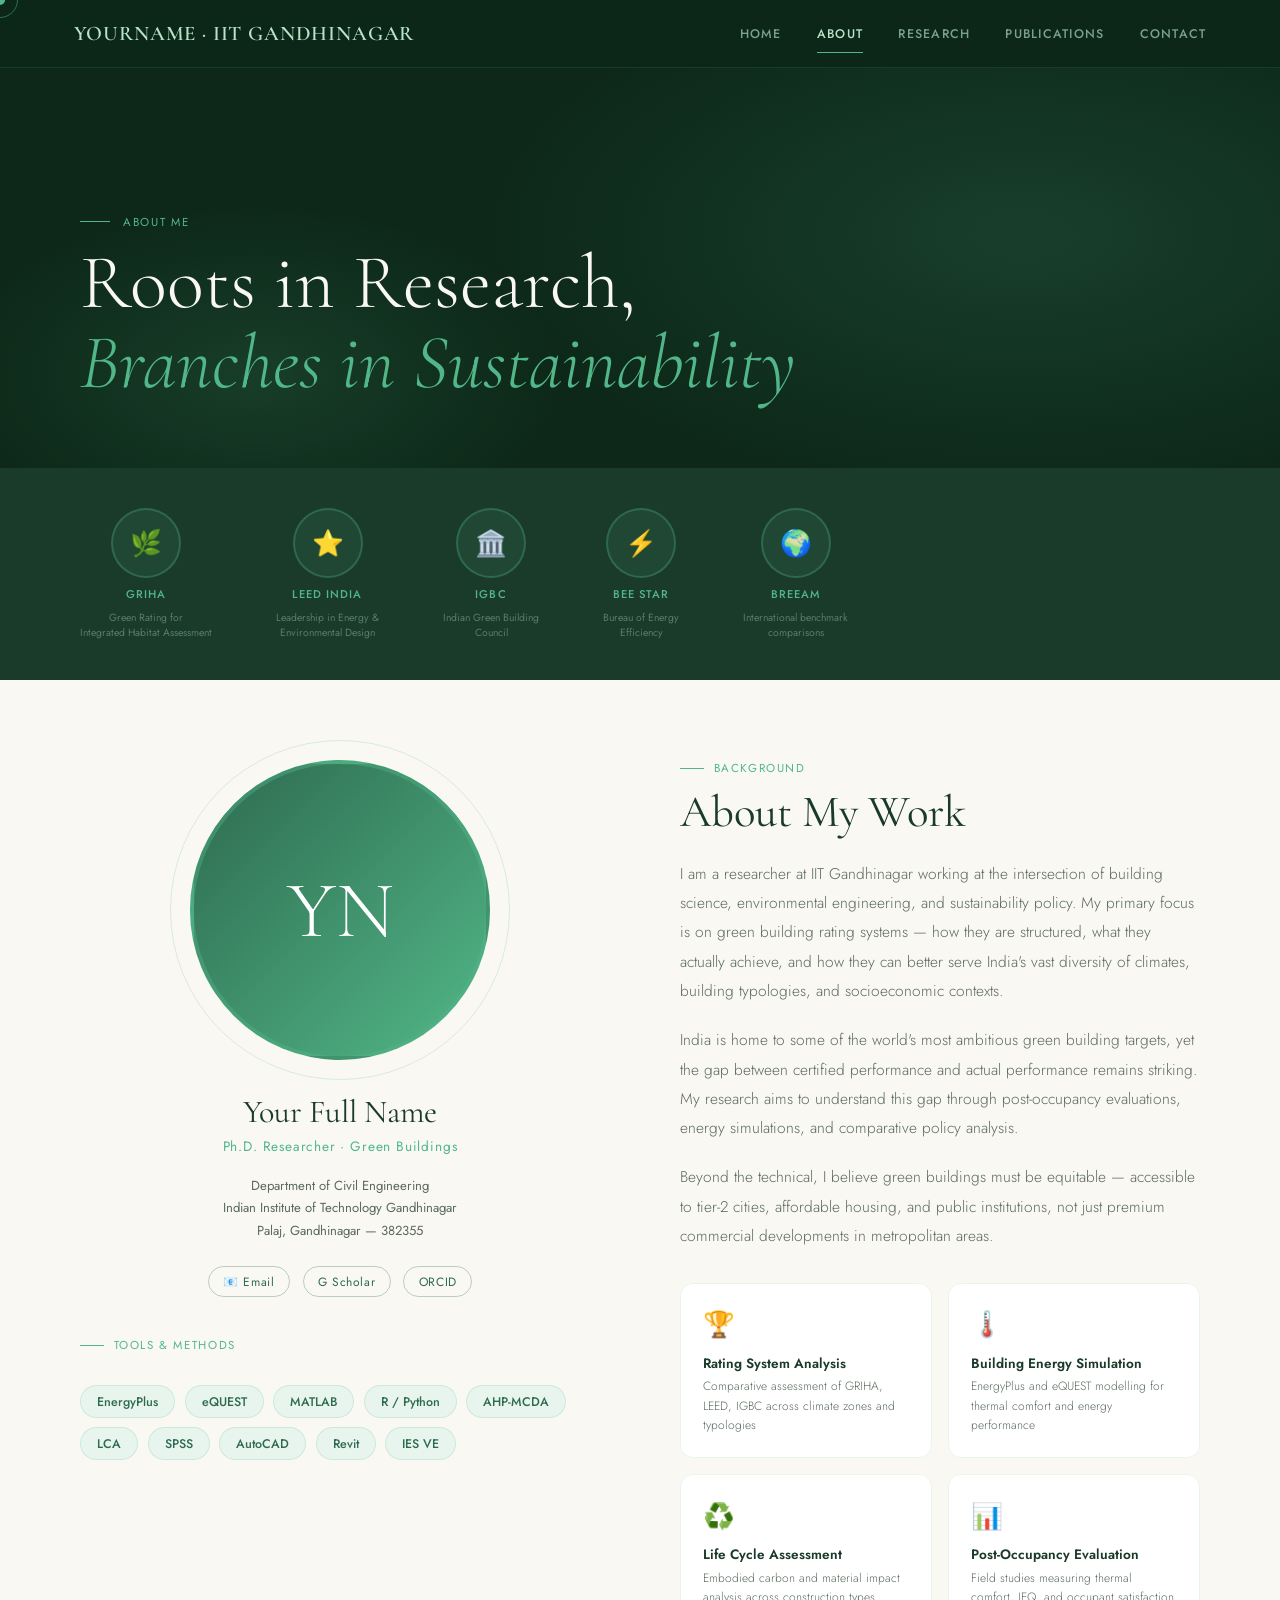
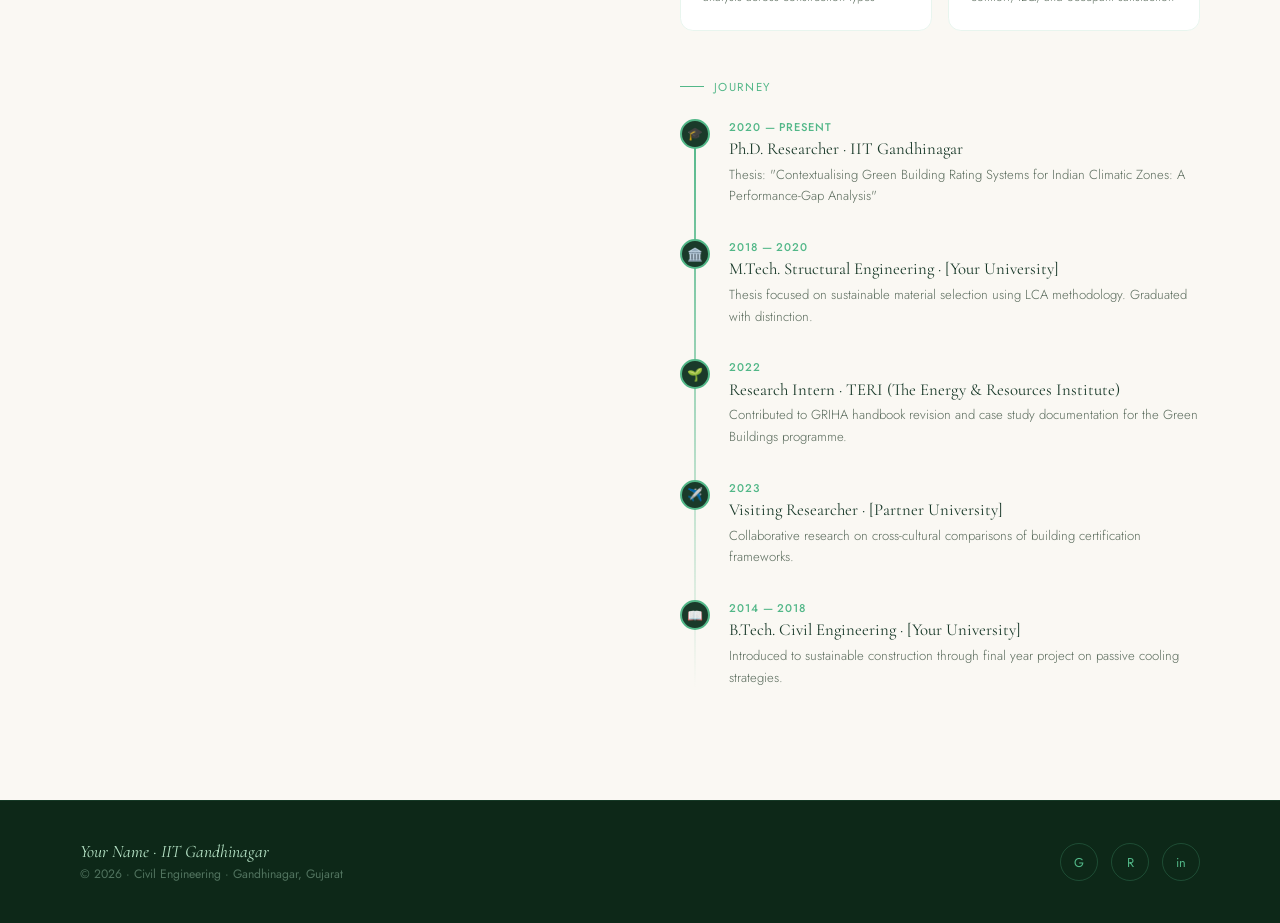
==== about.html @ 2312d827 "Add files via upload" ====
<!DOCTYPE html>
<html lang="en">
<head>
<meta charset="UTF-8">
<meta name="viewport" content="width=device-width, initial-scale=1.0">
<title>About | Your Name · IIT Gandhinagar</title>
<link rel="stylesheet" href="style.css">
<style>
/* ── ABOUT-SPECIFIC ── */
.about-grid {
  display: grid;
  grid-template-columns: 1fr 1fr;
  gap: 5rem; align-items: start;
}

/* Profile card with tree rings bg */
.profile-wrap {
  position: sticky; top: 100px;
}

.profile-visual {
  position: relative; width: 300px; height: 300px; margin: 0 auto 2rem;
}

/* tree rings animation */
.tree-rings {
  position: absolute; inset: -30px;
  display: flex; align-items: center; justify-content: center;
}

.ring {
  position: absolute; border-radius: 50%;
  border: 1px solid rgba(82,183,136,0.2);
  animation: expandRing 3s ease-out infinite;
}
.ring:nth-child(1) { width: 340px; height: 340px; animation-delay: 0s; }
.ring:nth-child(2) { width: 300px; height: 300px; animation-delay: 0.8s; }
.ring:nth-child(3) { width: 260px; height: 260px; animation-delay: 1.6s; }

@keyframes expandRing {
  0% { transform: scale(0.9); opacity: 0.6; }
  50% { transform: scale(1); opacity: 0.3; }
  100% { transform: scale(1.05); opacity: 0; }
}

.profile-photo {
  width: 300px; height: 300px; border-radius: 50%;
  background: linear-gradient(135deg, var(--mid), var(--leaf));
  display: flex; align-items: center; justify-content: center;
  font-family: 'Cormorant Garamond', serif;
  font-size: 5rem; color: white; font-weight: 300;
  border: 4px solid rgba(82,183,136,0.4);
  position: relative; z-index: 2;
  /* Replace with: background-image: url('assets/photo.jpg'); background-size: cover; */
}

.profile-info {
  text-align: center;
}
.profile-info h2 {
  font-family: 'Cormorant Garamond', serif;
  font-size: 2rem; font-weight: 400;
  color: var(--deep); margin-bottom: 0.3rem;
}
.profile-info .profile-role {
  font-size: 0.85rem; color: var(--leaf);
  letter-spacing: 0.06em; margin-bottom: 1.2rem;
}
.profile-info .profile-inst {
  font-size: 0.82rem; color: var(--text-soft); line-height: 1.7;
}

.profile-links {
  display: flex; justify-content: center; gap: 0.8rem; margin-top: 1.5rem;
}
.profile-link {
  display: flex; align-items: center; gap: 0.4rem;
  font-size: 0.75rem; color: var(--mid);
  text-decoration: none; letter-spacing: 0.05em;
  border: 1px solid rgba(45,106,79,0.3);
  padding: 0.35rem 0.9rem; border-radius: 2rem;
  transition: all 0.25s;
}
.profile-link:hover { background: var(--mist); border-color: var(--leaf); }

/* Bio text */
.bio-text p {
  font-size: 0.97rem; line-height: 1.9; color: var(--text-soft);
  margin-bottom: 1.2rem; font-weight: 300;
}

/* Expertise pills */
.skill-cloud {
  display: flex; flex-wrap: wrap; gap: 0.6rem; margin: 2rem 0;
}
.skill-pill {
  padding: 0.4rem 1rem; border-radius: 2rem;
  font-size: 0.78rem; font-weight: 500;
  background: var(--mist); color: var(--mid);
  border: 1px solid rgba(82,183,136,0.2);
  transition: all 0.25s;
}
.skill-pill:hover { background: var(--pale); transform: translateY(-2px); }

/* Timeline */
.timeline { position: relative; margin-top: 1.5rem; }

.timeline::before {
  content: '';
  position: absolute; left: 14px; top: 6px; bottom: 0; width: 2px;
  background: linear-gradient(to bottom, var(--leaf), transparent);
}

.tl-item {
  display: grid; grid-template-columns: 30px 1fr;
  gap: 1.2rem; margin-bottom: 2rem; align-items: start;
}

.tl-dot {
  width: 30px; height: 30px; border-radius: 50%;
  background: var(--deep);
  border: 2px solid var(--leaf);
  display: flex; align-items: center; justify-content: center;
  font-size: 0.8rem; position: relative; z-index: 1;
  flex-shrink: 0;
}

.tl-year {
  font-size: 0.7rem; letter-spacing: 0.08em; color: var(--leaf);
  font-weight: 500; text-transform: uppercase; margin-bottom: 0.2rem;
}

.tl-title {
  font-family: 'Cormorant Garamond', serif;
  font-size: 1.05rem; color: var(--deep); margin-bottom: 0.3rem;
}

.tl-desc {
  font-size: 0.82rem; color: var(--text-soft); line-height: 1.65; font-weight: 300;
}

/* expertise cards */
.expertise-grid {
  display: grid; grid-template-columns: 1fr 1fr; gap: 1rem; margin-top: 2rem;
}

.exp-card {
  background: white; border-radius: 0.8rem;
  padding: 1.4rem; border: 1px solid var(--mist);
  transition: all 0.3s;
}
.exp-card:hover { border-color: var(--leaf); transform: translateY(-3px); }

.exp-icon { font-size: 1.6rem; margin-bottom: 0.6rem; }
.exp-card h4 {
  font-size: 0.85rem; font-weight: 600; color: var(--deep); margin-bottom: 0.3rem;
}
.exp-card p { font-size: 0.75rem; color: var(--text-soft); line-height: 1.6; font-weight: 300; }

/* ratings badge strip */
.rating-strip {
  background: var(--deep);
  padding: 2.5rem 5rem;
  display: flex; align-items: center; gap: 4rem;
  overflow-x: auto;
}

.rating-badge {
  flex-shrink: 0; text-align: center;
  display: flex; flex-direction: column; align-items: center; gap: 0.5rem;
}

.rb-circle {
  width: 70px; height: 70px; border-radius: 50%;
  background: rgba(82,183,136,0.1);
  border: 2px solid rgba(82,183,136,0.3);
  display: flex; align-items: center; justify-content: center;
  font-size: 1.6rem;
  transition: all 0.3s;
}
.rating-badge:hover .rb-circle {
  background: rgba(82,183,136,0.2);
  border-color: var(--leaf);
  transform: scale(1.1);
}

.rb-name {
  font-size: 0.7rem; letter-spacing: 0.1em; text-transform: uppercase;
  color: var(--leaf); font-weight: 500;
}
.rb-desc { font-size: 0.65rem; color: rgba(183,228,199,0.4); }

@media (max-width: 900px) {
  .about-grid { grid-template-columns: 1fr; }
  .profile-wrap { position: static; }
  .expertise-grid { grid-template-columns: 1fr; }
  .rating-strip { padding: 2rem 1.5rem; gap: 2rem; }
}
</style>
</head>
<body>

<div class="cursor" id="cursor"></div>
<div class="cursor-ring" id="cursorRing"></div>
<canvas id="leafCanvas"></canvas>

<nav>
  <a href="index.html" class="nav-logo">YourName · IIT Gandhinagar</a>
  <ul>
    <li><a href="index.html">Home</a></li>
    <li><a href="about.html">About</a></li>
    <li><a href="research.html">Research</a></li>
    <li><a href="publications.html">Publications</a></li>
    <li><a href="contact.html">Contact</a></li>
  </ul>
</nav>

<div class="page">
  <!-- BANNER -->
  <div class="hero-banner">
    <div class="banner-eyebrow">About Me</div>
    <h1 class="banner-title">Roots in Research,<br><em>Branches in Sustainability</em></h1>
  </div>

  <!-- RATING STRIP -->
  <div class="rating-strip">
    <div class="rating-badge">
      <div class="rb-circle">🌿</div>
      <div class="rb-name">GRIHA</div>
      <div class="rb-desc">Green Rating for<br>Integrated Habitat Assessment</div>
    </div>
    <div class="rating-badge">
      <div class="rb-circle">⭐</div>
      <div class="rb-name">LEED India</div>
      <div class="rb-desc">Leadership in Energy &<br>Environmental Design</div>
    </div>
    <div class="rating-badge">
      <div class="rb-circle">🏛️</div>
      <div class="rb-name">IGBC</div>
      <div class="rb-desc">Indian Green Building<br>Council</div>
    </div>
    <div class="rating-badge">
      <div class="rb-circle">⚡</div>
      <div class="rb-name">BEE Star</div>
      <div class="rb-desc">Bureau of Energy<br>Efficiency</div>
    </div>
    <div class="rating-badge">
      <div class="rb-circle">🌍</div>
      <div class="rb-name">BREEAM</div>
      <div class="rb-desc">International benchmark<br>comparisons</div>
    </div>
  </div>

  <!-- ABOUT MAIN -->
  <div class="section" style="background:var(--cream);">
    <div class="about-grid">

      <!-- LEFT: Profile -->
      <div class="profile-wrap reveal">
        <div class="profile-visual">
          <div class="tree-rings">
            <div class="ring"></div>
            <div class="ring"></div>
            <div class="ring"></div>
          </div>
          <div class="profile-photo">YN</div>
        </div>
        <div class="profile-info">
          <h2>Your Full Name</h2>
          <div class="profile-role">Ph.D. Researcher · Green Buildings</div>
          <div class="profile-inst">
            Department of Civil Engineering<br>
            Indian Institute of Technology Gandhinagar<br>
            Palaj, Gandhinagar — 382355
          </div>
          <div class="profile-links">
            <a href="#" class="profile-link">📧 Email</a>
            <a href="#" class="profile-link">G Scholar</a>
            <a href="#" class="profile-link">ORCID</a>
          </div>
        </div>

        <!-- Skills -->
        <div style="margin-top: 2.5rem;">
          <div class="section-eyebrow" style="margin-bottom:1rem">Tools & Methods</div>
          <div class="skill-cloud">
            <span class="skill-pill">EnergyPlus</span>
            <span class="skill-pill">eQUEST</span>
            <span class="skill-pill">MATLAB</span>
            <span class="skill-pill">R / Python</span>
            <span class="skill-pill">AHP-MCDA</span>
            <span class="skill-pill">LCA</span>
            <span class="skill-pill">SPSS</span>
            <span class="skill-pill">AutoCAD</span>
            <span class="skill-pill">Revit</span>
            <span class="skill-pill">IES VE</span>
          </div>
        </div>
      </div>

      <!-- RIGHT: Bio + Timeline -->
      <div>
        <div class="reveal">
          <div class="section-eyebrow">Background</div>
          <h2 class="section-title">About My Work</h2>
          <div class="bio-text">
            <p>
              I am a researcher at IIT Gandhinagar working at the intersection of building science, 
              environmental engineering, and sustainability policy. My primary focus is on green building 
              rating systems — how they are structured, what they actually achieve, and how they can 
              better serve India's vast diversity of climates, building typologies, and socioeconomic contexts.
            </p>
            <p>
              India is home to some of the world's most ambitious green building targets, yet the gap 
              between certified performance and actual performance remains striking. My research aims 
              to understand this gap through post-occupancy evaluations, energy simulations, and 
              comparative policy analysis.
            </p>
            <p>
              Beyond the technical, I believe green buildings must be equitable — accessible to 
              tier-2 cities, affordable housing, and public institutions, not just premium commercial 
              developments in metropolitan areas.
            </p>
          </div>
        </div>

        <!-- Expertise Cards -->
        <div class="expertise-grid reveal reveal-delay-1">
          <div class="exp-card">
            <div class="exp-icon">🏆</div>
            <h4>Rating System Analysis</h4>
            <p>Comparative assessment of GRIHA, LEED, IGBC across climate zones and typologies</p>
          </div>
          <div class="exp-card">
            <div class="exp-icon">🌡️</div>
            <h4>Building Energy Simulation</h4>
            <p>EnergyPlus and eQUEST modelling for thermal comfort and energy performance</p>
          </div>
          <div class="exp-card">
            <div class="exp-icon">♻️</div>
            <h4>Life Cycle Assessment</h4>
            <p>Embodied carbon and material impact analysis across construction types</p>
          </div>
          <div class="exp-card">
            <div class="exp-icon">📊</div>
            <h4>Post-Occupancy Evaluation</h4>
            <p>Field studies measuring thermal comfort, IEQ, and occupant satisfaction</p>
          </div>
        </div>

        <!-- Timeline -->
        <div class="reveal reveal-delay-2" style="margin-top: 3rem;">
          <div class="section-eyebrow" style="margin-bottom:1.5rem;">Journey</div>
          <div class="timeline">
            <div class="tl-item">
              <div class="tl-dot">🎓</div>
              <div>
                <div class="tl-year">2020 — Present</div>
                <div class="tl-title">Ph.D. Researcher · IIT Gandhinagar</div>
                <div class="tl-desc">Thesis: "Contextualising Green Building Rating Systems for Indian Climatic Zones: A Performance-Gap Analysis"</div>
              </div>
            </div>
            <div class="tl-item">
              <div class="tl-dot">🏛️</div>
              <div>
                <div class="tl-year">2018 — 2020</div>
                <div class="tl-title">M.Tech. Structural Engineering · [Your University]</div>
                <div class="tl-desc">Thesis focused on sustainable material selection using LCA methodology. Graduated with distinction.</div>
              </div>
            </div>
            <div class="tl-item">
              <div class="tl-dot">🌱</div>
              <div>
                <div class="tl-year">2022</div>
                <div class="tl-title">Research Intern · TERI (The Energy & Resources Institute)</div>
                <div class="tl-desc">Contributed to GRIHA handbook revision and case study documentation for the Green Buildings programme.</div>
              </div>
            </div>
            <div class="tl-item">
              <div class="tl-dot">✈️</div>
              <div>
                <div class="tl-year">2023</div>
                <div class="tl-title">Visiting Researcher · [Partner University]</div>
                <div class="tl-desc">Collaborative research on cross-cultural comparisons of building certification frameworks.</div>
              </div>
            </div>
            <div class="tl-item">
              <div class="tl-dot">📖</div>
              <div>
                <div class="tl-year">2014 — 2018</div>
                <div class="tl-title">B.Tech. Civil Engineering · [Your University]</div>
                <div class="tl-desc">Introduced to sustainable construction through final year project on passive cooling strategies.</div>
              </div>
            </div>
          </div>
        </div>
      </div>

    </div>
  </div>

</div>

<footer>
  <div>
    <div class="foot-left">Your Name · IIT Gandhinagar</div>
    <div class="foot-copy">© 2026 · Civil Engineering · Gandhinagar, Gujarat</div>
  </div>
  <div class="social-links">
    <a class="social-link" href="#">G</a>
    <a class="social-link" href="#">R</a>
    <a class="social-link" href="#">in</a>
  </div>
</footer>

<script src="shared.js"></script>
<script>
  const cursor = document.getElementById('cursor');
  const ring = document.getElementById('cursorRing');
  let mx=0, my=0, rx=0, ry=0;
  document.addEventListener('mousemove', e => { mx=e.clientX; my=e.clientY; cursor.style.left=mx+'px'; cursor.style.top=my+'px'; });
  function animRing() { rx+=(mx-rx)*0.12; ry+=(my-ry)*0.12; ring.style.left=rx+'px'; ring.style.top=ry+'px'; requestAnimationFrame(animRing); }
  animRing();
</script>
</body>
</html>
---- style.css ----
@import url('https://fonts.googleapis.com/css2?family=Cormorant+Garamond:ital,wght@0,300;0,400;0,600;0,700;1,300;1,400&family=Jost:wght@300;400;500;600&display=swap');

:root {
  --forest:     #0d2818;
  --deep:       #1a3a2a;
  --mid:        #2d6a4f;
  --leaf:       #52b788;
  --pale:       #b7e4c7;
  --mist:       #e8f5ee;
  --sand:       #f5f0e8;
  --cream:      #faf8f3;
  --bark:       #7c5c3a;
  --gold:       #c9a84c;
  --text:       #1a2419;
  --text-soft:  #5a6b5c;
  --white:      #ffffff;
}

*, *::before, *::after { margin: 0; padding: 0; box-sizing: border-box; }
html { scroll-behavior: smooth; font-size: 16px; }

body {
  font-family: 'Jost', sans-serif;
  background: var(--cream);
  color: var(--text);
  overflow-x: hidden;
  cursor: none;
}

/* ── CUSTOM CURSOR ── */
.cursor {
  position: fixed; z-index: 9999; pointer-events: none;
  width: 10px; height: 10px;
  background: var(--leaf);
  border-radius: 50%;
  transform: translate(-50%, -50%);
  transition: transform 0.1s, width 0.3s, height 0.3s, background 0.3s;
}
.cursor-ring {
  position: fixed; z-index: 9998; pointer-events: none;
  width: 36px; height: 36px;
  border: 1.5px solid var(--leaf);
  border-radius: 50%;
  transform: translate(-50%, -50%);
  transition: transform 0.18s ease, width 0.3s, height 0.3s;
  opacity: 0.5;
}

/* ── LEAF CANVAS ── */
#leafCanvas {
  position: fixed; top: 0; left: 0;
  width: 100vw; height: 100vh;
  pointer-events: none; z-index: 0;
}

/* ── NAV ── */
nav {
  position: fixed; top: 0; left: 0; right: 0; z-index: 500;
  display: flex; align-items: center; justify-content: space-between;
  padding: 0 3.5rem;
  height: 68px;
  background: rgba(13, 40, 24, 0.92);
  backdrop-filter: blur(16px);
  border-bottom: 1px solid rgba(82,183,136,0.15);
}

.nav-logo {
  font-family: 'Cormorant Garamond', serif;
  font-size: 1.3rem;
  font-weight: 600;
  color: var(--pale);
  text-decoration: none;
  letter-spacing: 0.04em;
}

nav ul { list-style: none; display: flex; gap: 0; }
nav a {
  display: block;
  padding: 0.5rem 1.1rem;
  text-decoration: none;
  color: rgba(183,228,199,0.65);
  font-size: 0.78rem;
  font-weight: 500;
  letter-spacing: 0.1em;
  text-transform: uppercase;
  transition: color 0.25s;
  position: relative;
}
nav a::after {
  content: '';
  position: absolute; bottom: -2px; left: 1.1rem; right: 1.1rem;
  height: 1px; background: var(--leaf);
  transform: scaleX(0); transition: transform 0.25s;
}
nav a:hover, nav a.active { color: var(--pale); }
nav a:hover::after, nav a.active::after { transform: scaleX(1); }

/* ── PAGE WRAPPER ── */
.page { position: relative; z-index: 1; min-height: 100vh; }

/* ── HERO BANNER (reusable) ── */
.hero-banner {
  min-height: 52vh;
  display: flex; flex-direction: column; justify-content: flex-end;
  padding: 0 5rem 4rem;
  background: var(--forest);
  position: relative; overflow: hidden;
}

.hero-banner::before {
  content: '';
  position: absolute; inset: 0;
  background: 
    radial-gradient(ellipse 60% 80% at 80% 50%, rgba(45,106,79,0.35) 0%, transparent 70%),
    radial-gradient(ellipse 40% 60% at 20% 80%, rgba(82,183,136,0.15) 0%, transparent 60%);
}

.hero-banner .vine-svg {
  position: absolute; right: 0; top: 0; height: 100%; opacity: 0.12;
}

.banner-eyebrow {
  font-size: 0.72rem; letter-spacing: 0.15em;
  text-transform: uppercase; color: var(--leaf);
  margin-bottom: 0.8rem; position: relative;
  display: flex; align-items: center; gap: 0.8rem;
}
.banner-eyebrow::before {
  content: ''; display: block;
  width: 30px; height: 1px; background: var(--leaf);
}

.banner-title {
  font-family: 'Cormorant Garamond', serif;
  font-size: clamp(3rem, 6vw, 5.5rem);
  font-weight: 300;
  color: var(--cream);
  line-height: 1.05;
  position: relative;
}

.banner-title em {
  font-style: italic; color: var(--leaf);
}

/* ── SECTION ── */
.section { padding: 5rem; position: relative; }
.section-alt { background: var(--mist); }
.section-dark { background: var(--deep); }

.section-eyebrow {
  font-size: 0.72rem; letter-spacing: 0.14em;
  text-transform: uppercase; color: var(--leaf);
  margin-bottom: 0.6rem;
  display: flex; align-items: center; gap: 0.6rem;
}
.section-eyebrow::before {
  content: ''; width: 24px; height: 1px; background: var(--leaf);
}

h2.section-title {
  font-family: 'Cormorant Garamond', serif;
  font-size: clamp(2rem, 3.5vw, 3rem);
  font-weight: 400;
  color: var(--deep);
  line-height: 1.2; margin-bottom: 1.2rem;
}
.section-dark h2.section-title { color: var(--pale); }

.section-lead {
  font-size: 1rem; line-height: 1.9; color: var(--text-soft);
  max-width: 56ch; margin-bottom: 3rem; font-weight: 300;
}

/* ── CARDS ── */
.card-grid { display: grid; gap: 1.5rem; }
.card-grid-3 { grid-template-columns: repeat(3, 1fr); }
.card-grid-2 { grid-template-columns: repeat(2, 1fr); }

.card {
  background: white;
  border-radius: 1rem;
  padding: 2rem;
  border: 1px solid rgba(82,183,136,0.15);
  transition: all 0.4s cubic-bezier(0.25, 0.46, 0.45, 0.94);
  position: relative; overflow: hidden;
}
.card::before {
  content: '';
  position: absolute; top: 0; left: 0; right: 0; height: 3px;
  background: linear-gradient(90deg, var(--leaf), var(--mid));
  transform: scaleX(0); transform-origin: left;
  transition: transform 0.4s ease;
}
.card:hover { transform: translateY(-6px); box-shadow: 0 24px 60px rgba(26,58,42,0.12); }
.card:hover::before { transform: scaleX(1); }

.card-icon {
  width: 50px; height: 50px;
  background: var(--mist);
  border-radius: 0.6rem;
  display: flex; align-items: center; justify-content: center;
  font-size: 1.5rem; margin-bottom: 1.2rem;
}

.card h3 {
  font-family: 'Cormorant Garamond', serif;
  font-size: 1.2rem; font-weight: 600;
  color: var(--deep); margin-bottom: 0.6rem; line-height: 1.3;
}

.card p {
  font-size: 0.85rem; line-height: 1.75; color: var(--text-soft); font-weight: 300;
}

.tag {
  display: inline-block; margin-top: 1.2rem;
  font-size: 0.68rem; letter-spacing: 0.08em; text-transform: uppercase;
  background: var(--mist); color: var(--mid);
  padding: 0.25rem 0.7rem; border-radius: 2rem; font-weight: 500;
}

/* ── BUTTONS ── */
.btn {
  display: inline-flex; align-items: center; gap: 0.5rem;
  padding: 0.75rem 2rem; border-radius: 0.35rem;
  font-family: 'Jost', sans-serif; font-size: 0.82rem;
  font-weight: 500; letter-spacing: 0.06em; text-transform: uppercase;
  cursor: none; text-decoration: none; border: none;
  transition: all 0.3s;
}
.btn-forest { background: var(--deep); color: var(--pale); }
.btn-forest:hover { background: var(--mid); transform: translateY(-2px); }
.btn-outline {
  background: transparent; color: var(--deep);
  border: 1.5px solid var(--mid);
}
.btn-outline:hover { background: var(--deep); color: var(--pale); }
.btn-ghost {
  background: transparent; color: var(--leaf);
  border: 1.5px solid rgba(82,183,136,0.4);
}
.btn-ghost:hover { background: rgba(82,183,136,0.1); }

/* ── REVEAL ── */
.reveal { opacity: 0; transform: translateY(28px); transition: opacity 0.7s ease, transform 0.7s ease; }
.reveal.visible { opacity: 1; transform: translateY(0); }
.reveal-delay-1 { transition-delay: 0.1s; }
.reveal-delay-2 { transition-delay: 0.2s; }
.reveal-delay-3 { transition-delay: 0.3s; }
.reveal-delay-4 { transition-delay: 0.4s; }
.reveal-delay-5 { transition-delay: 0.5s; }

/* ── FOOTER ── */
footer {
  background: var(--forest);
  padding: 2.5rem 5rem;
  display: flex; justify-content: space-between; align-items: center;
  border-top: 1px solid rgba(82,183,136,0.12);
}
footer .foot-left {
  font-family: 'Cormorant Garamond', serif;
  font-size: 1.1rem; color: var(--pale); font-style: italic;
}
footer .foot-copy { font-size: 0.76rem; color: rgba(183,228,199,0.4); margin-top: 0.2rem; }
footer .social-links { display: flex; gap: 0.8rem; }
footer .social-link {
  width: 38px; height: 38px; border-radius: 50%;
  border: 1px solid rgba(82,183,136,0.25);
  display: flex; align-items: center; justify-content: center;
  color: var(--leaf); font-size: 0.8rem; text-decoration: none;
  transition: all 0.25s;
}
footer .social-link:hover { background: rgba(82,183,136,0.15); border-color: var(--leaf); }

/* ── VINE DIVIDER ── */
.vine-divider {
  width: 100%; height: 40px; overflow: visible;
  display: block; margin: 0;
}

/* ── RESPONSIVE ── */
@media (max-width: 900px) {
  nav { padding: 0 1.5rem; }
  .section { padding: 3.5rem 1.5rem; }
  .hero-banner { padding: 0 1.5rem 3rem; }
  .card-grid-3 { grid-template-columns: 1fr; }
  .card-grid-2 { grid-template-columns: 1fr; }
  footer { flex-direction: column; gap: 1.5rem; text-align: center; padding: 2rem 1.5rem; }
  nav ul { gap: 0; }
  nav a { padding: 0.5rem 0.6rem; font-size: 0.7rem; }
}
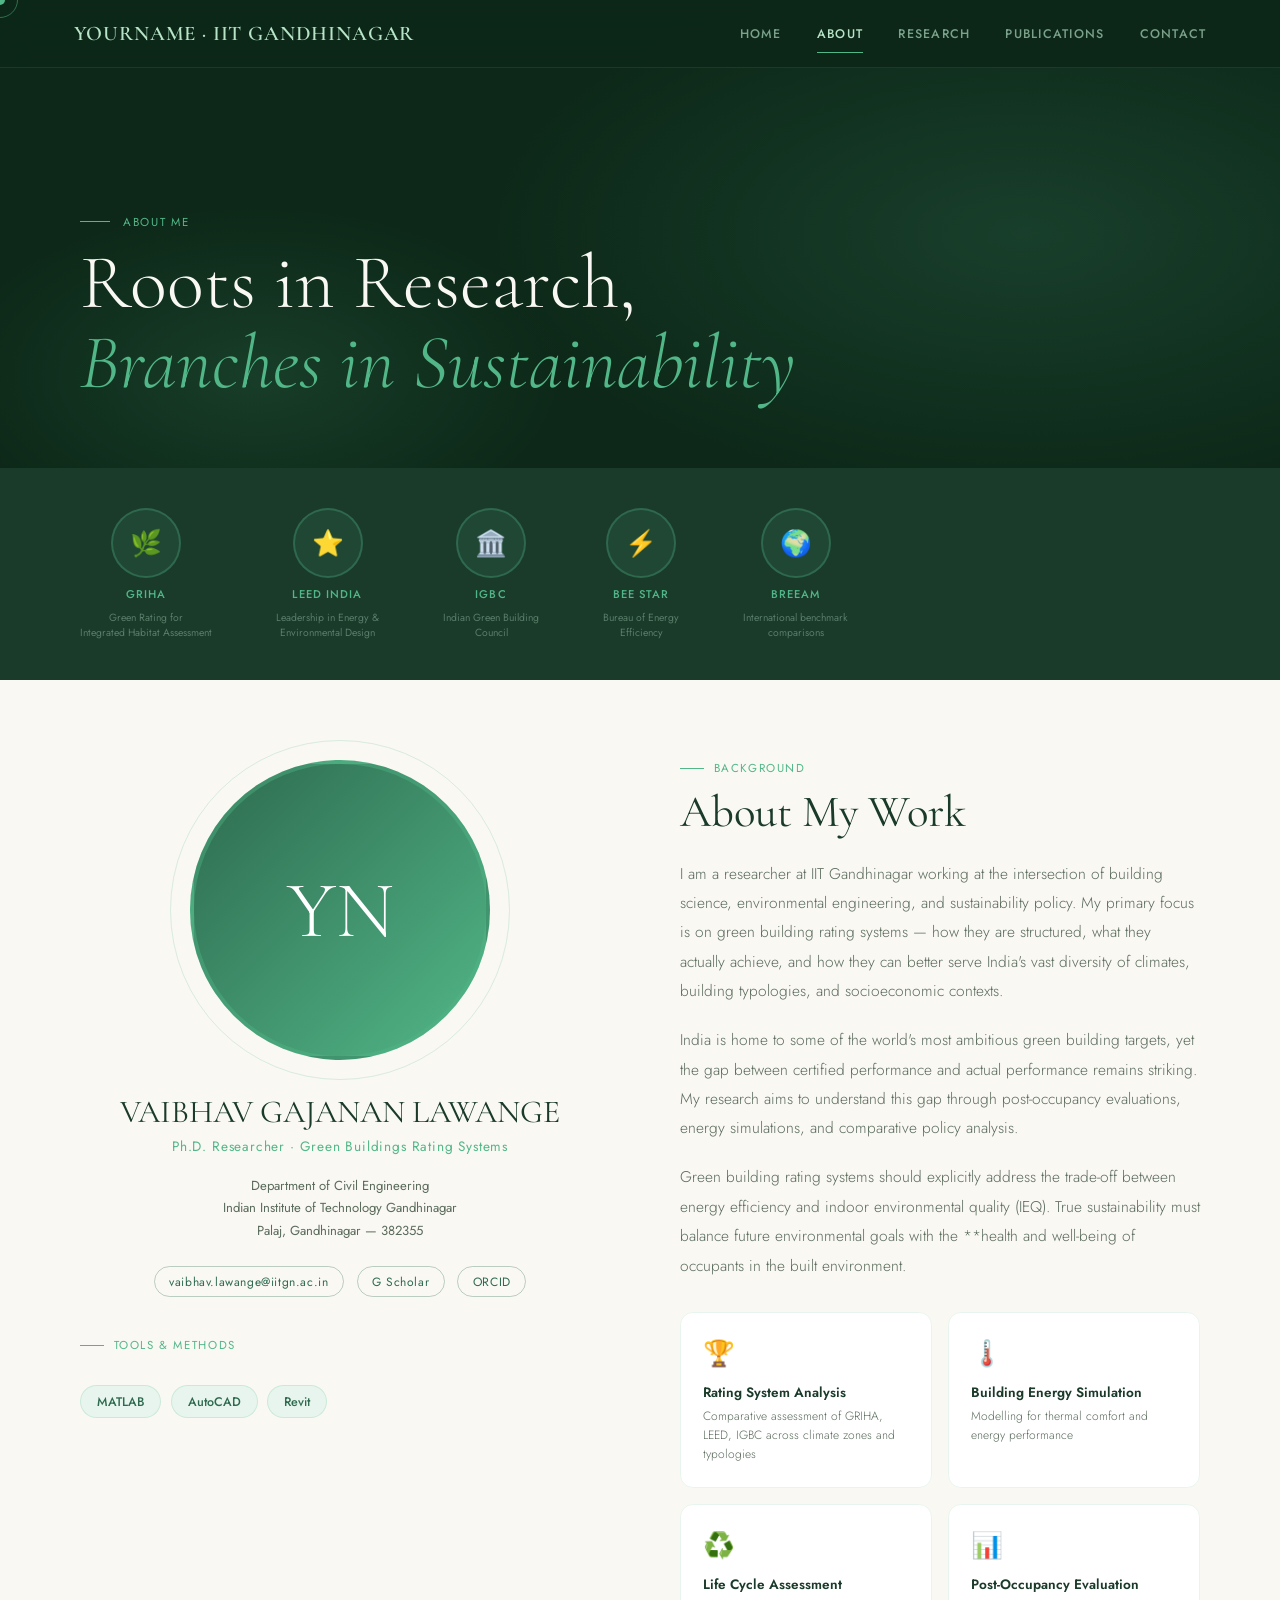
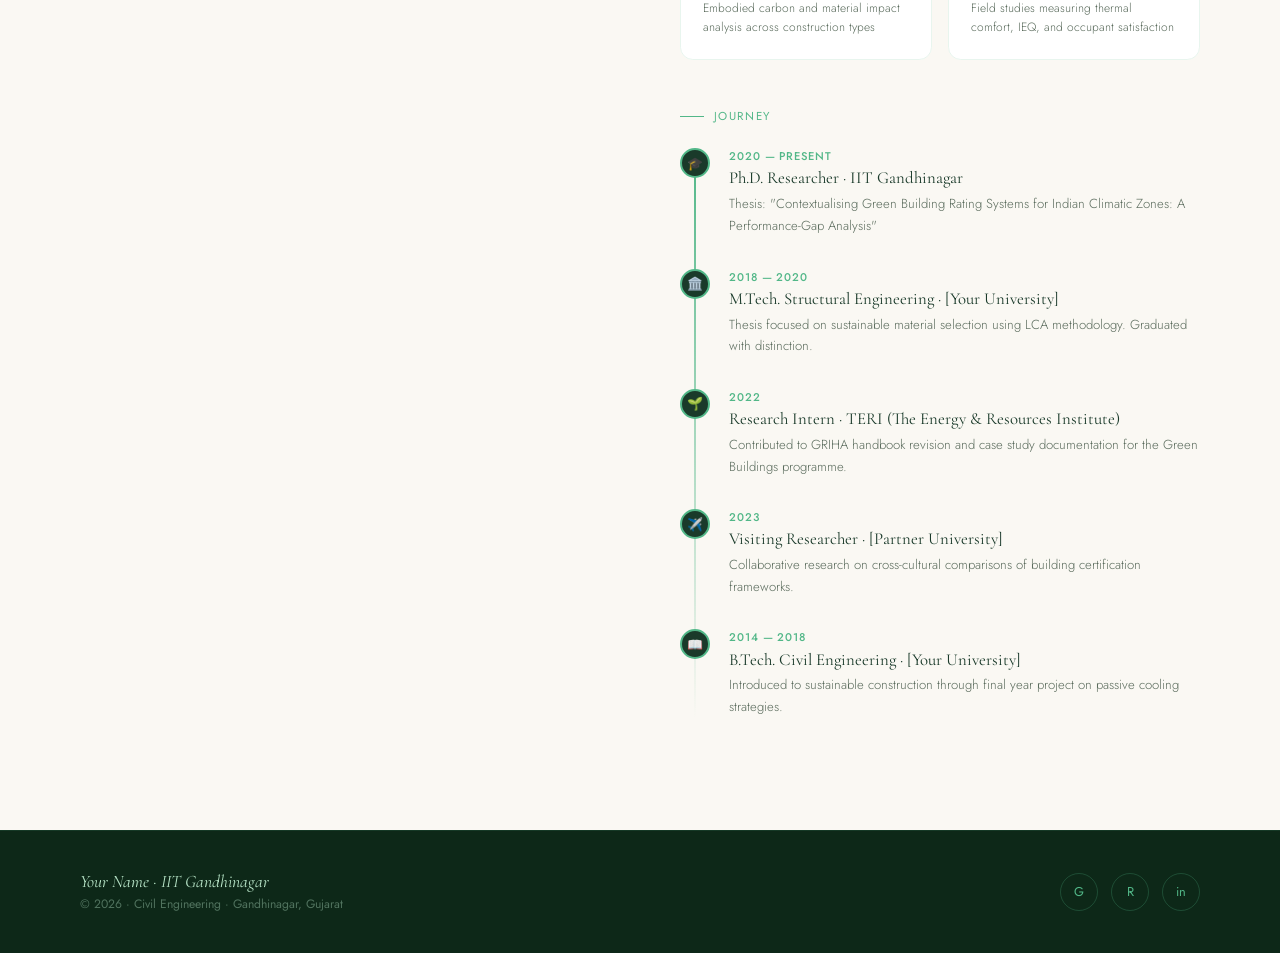
==== commit d5521d0d: "Update about.html" ====
--- a/about.html
+++ b/about.html
@@ -266,15 +266,15 @@
           <div class="profile-photo">YN</div>
         </div>
         <div class="profile-info">
-          <h2>Your Full Name</h2>
-          <div class="profile-role">Ph.D. Researcher · Green Buildings</div>
+          <h2>VAIBHAV GAJANAN LAWANGE</h2>
+          <div class="profile-role">Ph.D. Researcher · Green Buildings Rating Systems</div>
           <div class="profile-inst">
             Department of Civil Engineering<br>
             Indian Institute of Technology Gandhinagar<br>
             Palaj, Gandhinagar — 382355
           </div>
           <div class="profile-links">
-            <a href="#" class="profile-link">📧 Email</a>
+            <a href="#" class="profile-link">vaibhav.lawange@iitgn.ac.in</a>
             <a href="#" class="profile-link">G Scholar</a>
             <a href="#" class="profile-link">ORCID</a>
           </div>
@@ -284,16 +284,9 @@
         <div style="margin-top: 2.5rem;">
           <div class="section-eyebrow" style="margin-bottom:1rem">Tools & Methods</div>
           <div class="skill-cloud">
-            <span class="skill-pill">EnergyPlus</span>
-            <span class="skill-pill">eQUEST</span>
             <span class="skill-pill">MATLAB</span>
-            <span class="skill-pill">R / Python</span>
-            <span class="skill-pill">AHP-MCDA</span>
-            <span class="skill-pill">LCA</span>
-            <span class="skill-pill">SPSS</span>
             <span class="skill-pill">AutoCAD</span>
             <span class="skill-pill">Revit</span>
-            <span class="skill-pill">IES VE</span>
           </div>
         </div>
       </div>
@@ -317,9 +310,9 @@
               comparative policy analysis.
             </p>
             <p>
-              Beyond the technical, I believe green buildings must be equitable — accessible to 
-              tier-2 cities, affordable housing, and public institutions, not just premium commercial 
-              developments in metropolitan areas.
+              Green building rating systems should explicitly address the trade-off between energy efficiency 
+              and indoor environmental quality (IEQ). True sustainability must balance future environmental 
+              goals with the **health and well-being of occupants in the built environment.
             </p>
           </div>
         </div>
@@ -334,7 +327,7 @@
           <div class="exp-card">
             <div class="exp-icon">🌡️</div>
             <h4>Building Energy Simulation</h4>
-            <p>EnergyPlus and eQUEST modelling for thermal comfort and energy performance</p>
+            <p>Modelling for thermal comfort and energy performance</p>
           </div>
           <div class="exp-card">
             <div class="exp-icon">♻️</div>
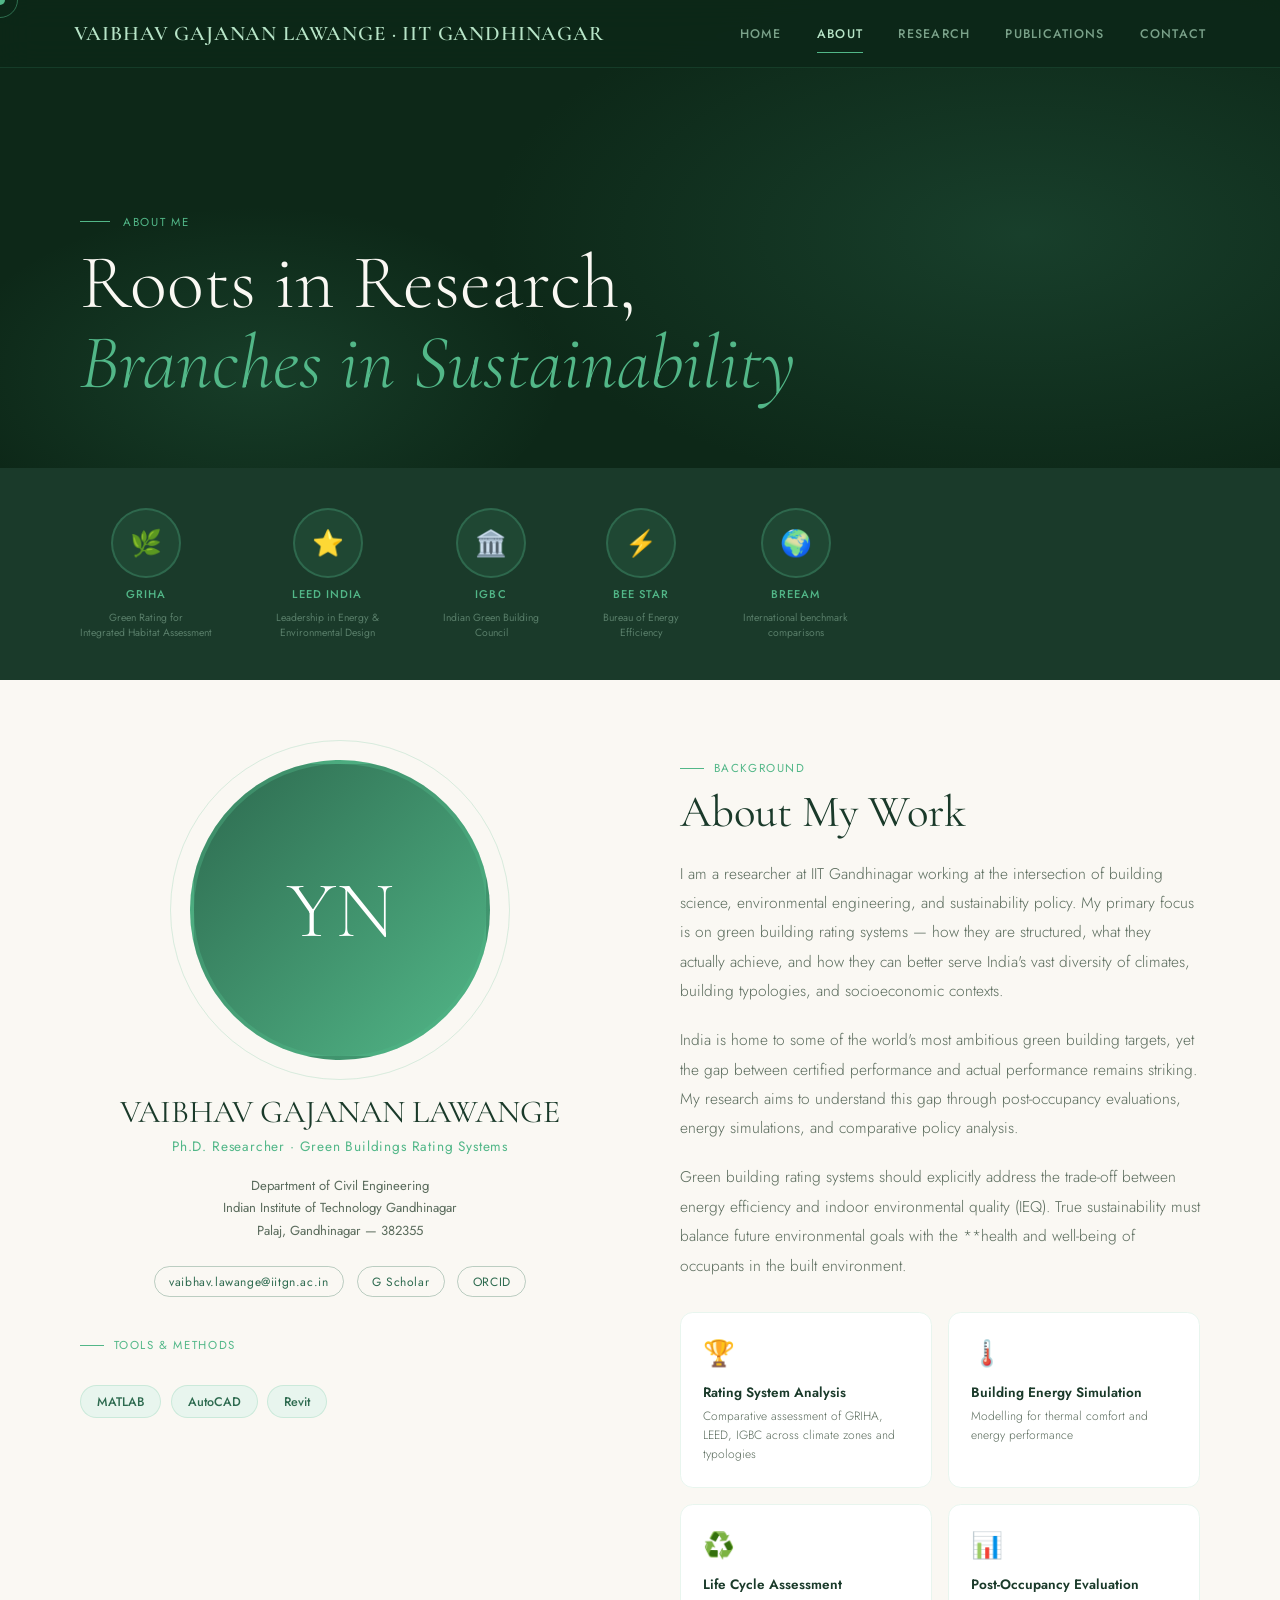
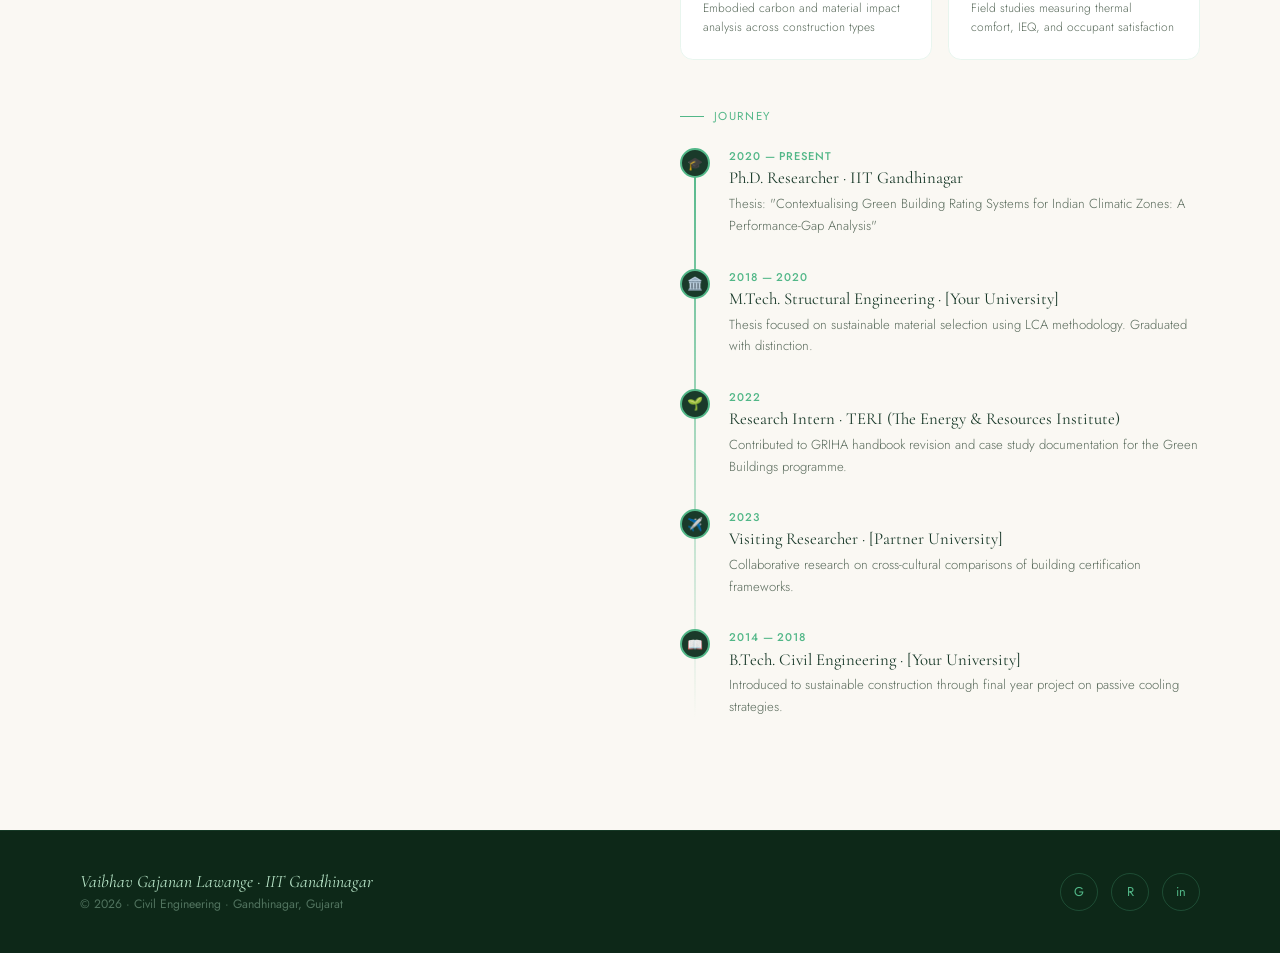
==== commit eeee6b2d: "Update about.html" ====
--- a/about.html
+++ b/about.html
@@ -3,7 +3,7 @@
 <head>
 <meta charset="UTF-8">
 <meta name="viewport" content="width=device-width, initial-scale=1.0">
-<title>About | Your Name · IIT Gandhinagar</title>
+<title>About | Vaibhav Gajanan Lawange · IIT Gandhinagar</title>
 <link rel="stylesheet" href="style.css">
 <style>
 /* ── ABOUT-SPECIFIC ── */
@@ -205,7 +205,7 @@
 <canvas id="leafCanvas"></canvas>
 
 <nav>
-  <a href="index.html" class="nav-logo">YourName · IIT Gandhinagar</a>
+  <a href="index.html" class="nav-logo">Vaibhav Gajanan Lawange · IIT Gandhinagar</a>
   <ul>
     <li><a href="index.html">Home</a></li>
     <li><a href="about.html">About</a></li>
@@ -396,7 +396,7 @@
 
 <footer>
   <div>
-    <div class="foot-left">Your Name · IIT Gandhinagar</div>
+    <div class="foot-left">Vaibhav Gajanan Lawange · IIT Gandhinagar</div>
     <div class="foot-copy">© 2026 · Civil Engineering · Gandhinagar, Gujarat</div>
   </div>
   <div class="social-links">
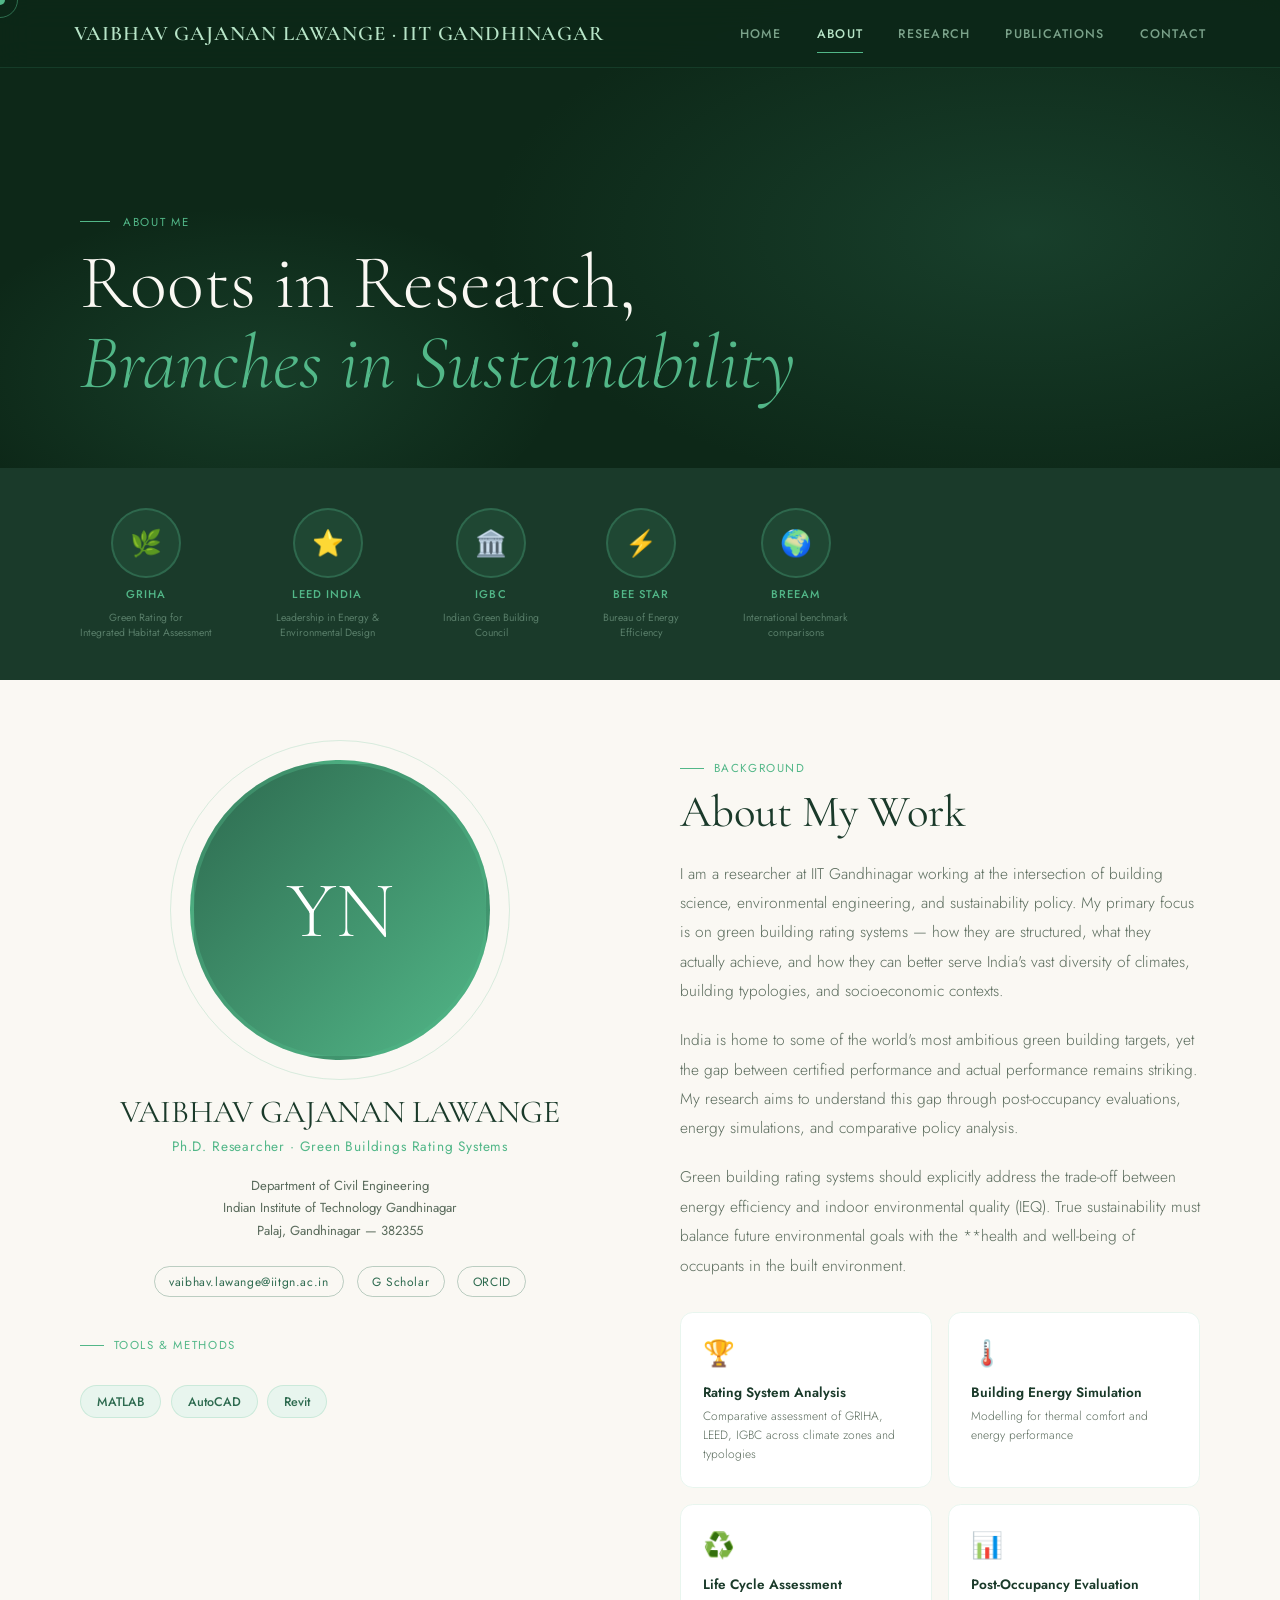
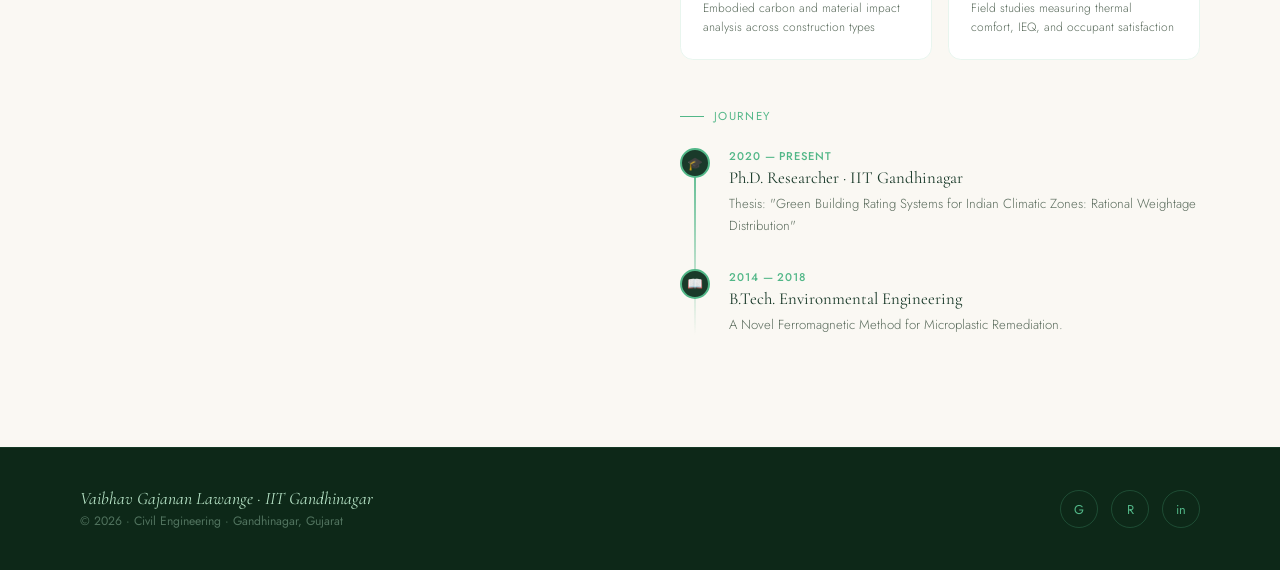
==== commit 9f21c439: "Update about.html" ====
--- a/about.html
+++ b/about.html
@@ -350,39 +350,15 @@
               <div>
                 <div class="tl-year">2020 — Present</div>
                 <div class="tl-title">Ph.D. Researcher · IIT Gandhinagar</div>
-                <div class="tl-desc">Thesis: "Contextualising Green Building Rating Systems for Indian Climatic Zones: A Performance-Gap Analysis"</div>
-              </div>
-            </div>
-            <div class="tl-item">
-              <div class="tl-dot">🏛️</div>
-              <div>
-                <div class="tl-year">2018 — 2020</div>
-                <div class="tl-title">M.Tech. Structural Engineering · [Your University]</div>
-                <div class="tl-desc">Thesis focused on sustainable material selection using LCA methodology. Graduated with distinction.</div>
-              </div>
-            </div>
-            <div class="tl-item">
-              <div class="tl-dot">🌱</div>
-              <div>
-                <div class="tl-year">2022</div>
-                <div class="tl-title">Research Intern · TERI (The Energy & Resources Institute)</div>
-                <div class="tl-desc">Contributed to GRIHA handbook revision and case study documentation for the Green Buildings programme.</div>
-              </div>
-            </div>
-            <div class="tl-item">
-              <div class="tl-dot">✈️</div>
-              <div>
-                <div class="tl-year">2023</div>
-                <div class="tl-title">Visiting Researcher · [Partner University]</div>
-                <div class="tl-desc">Collaborative research on cross-cultural comparisons of building certification frameworks.</div>
+                <div class="tl-desc">Thesis: "Green Building Rating Systems for Indian Climatic Zones: Rational Weightage Distribution"</div>
               </div>
             </div>
             <div class="tl-item">
               <div class="tl-dot">📖</div>
               <div>
                 <div class="tl-year">2014 — 2018</div>
-                <div class="tl-title">B.Tech. Civil Engineering · [Your University]</div>
-                <div class="tl-desc">Introduced to sustainable construction through final year project on passive cooling strategies.</div>
+                <div class="tl-title">B.Tech. Environmental Engineering </div>
+                <div class="tl-desc"> A Novel Ferromagnetic Method for Microplastic Remediation.</div>
               </div>
             </div>
           </div>
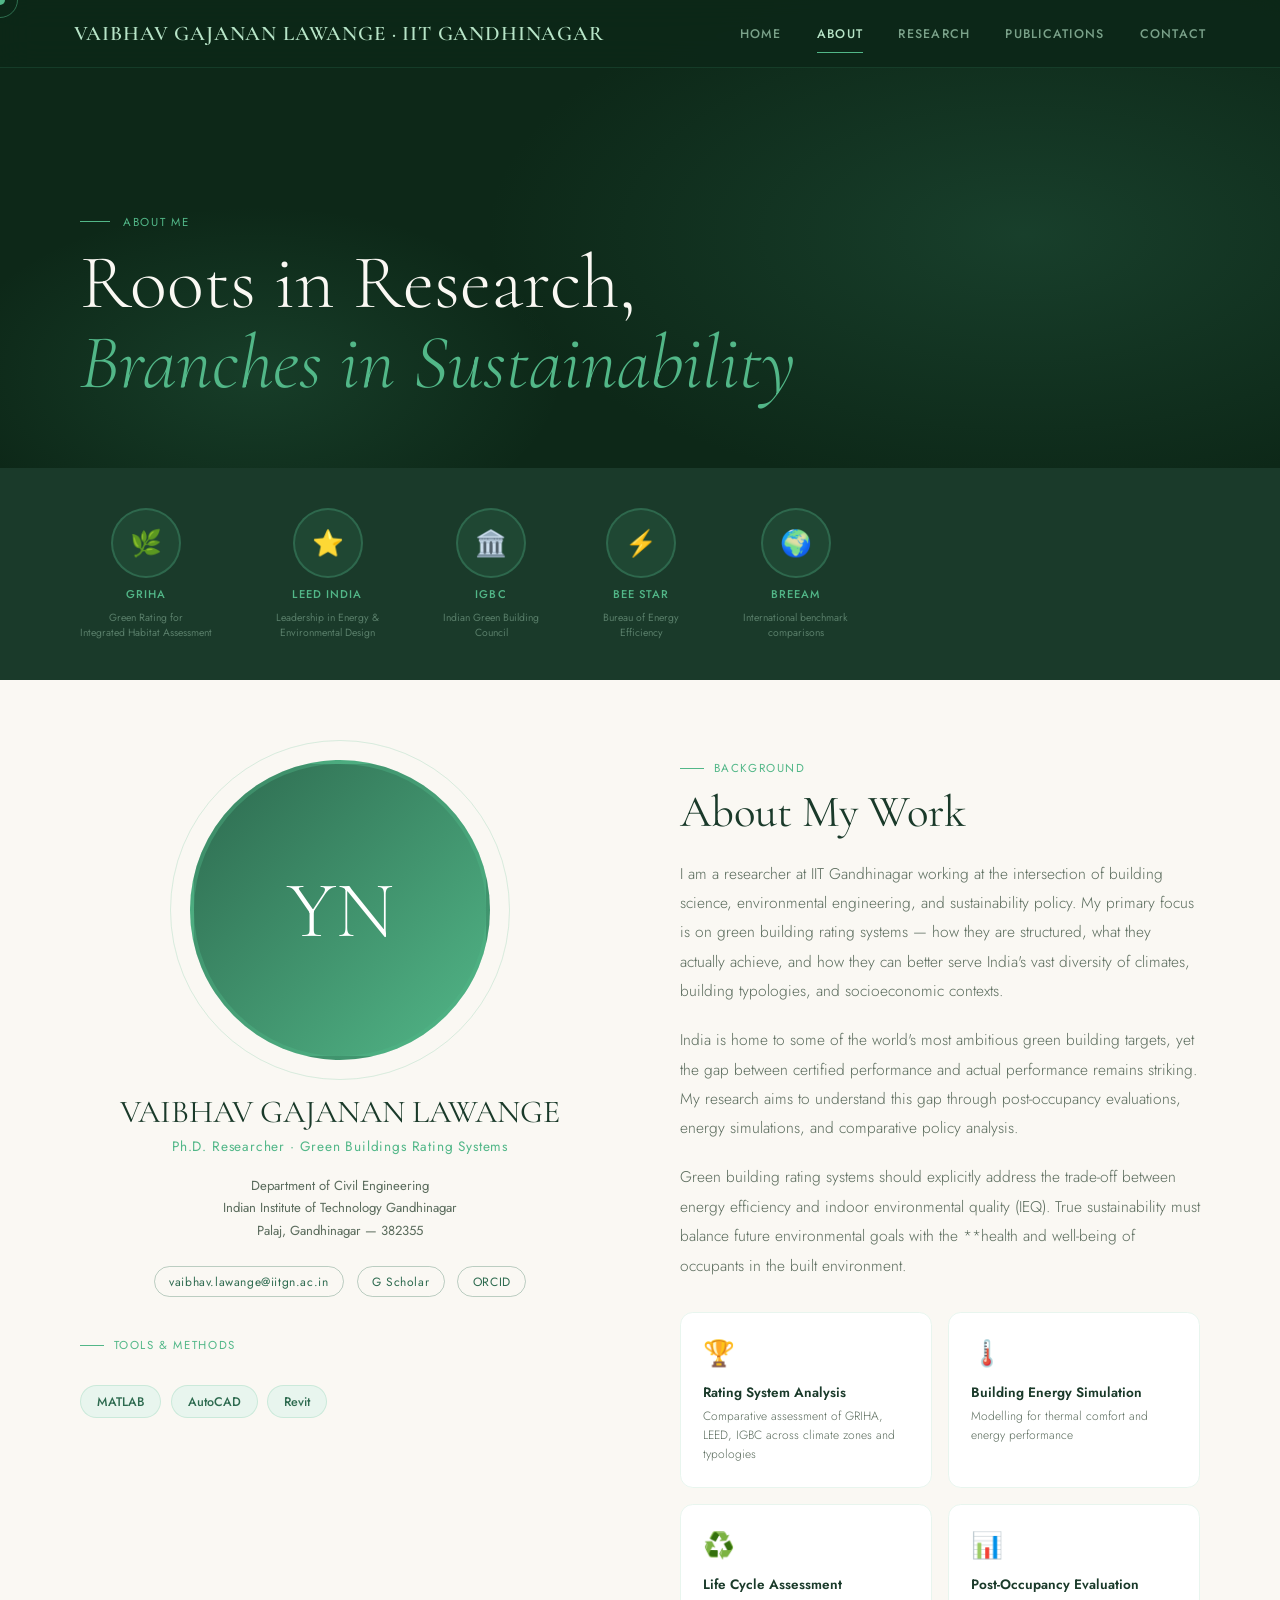
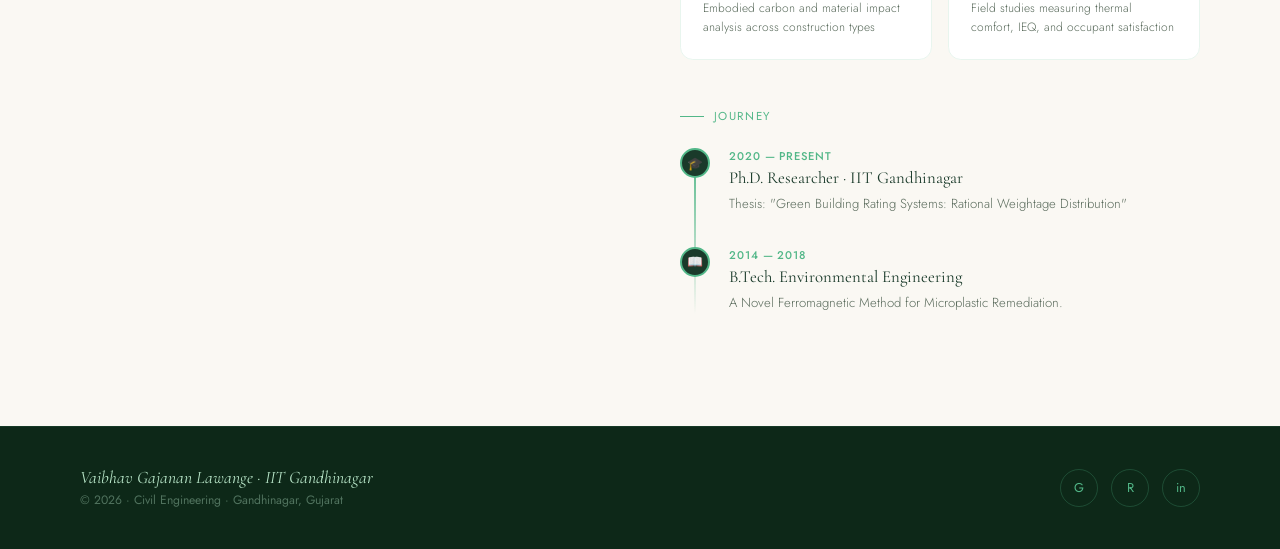
==== commit 84b0dcf6: "Update about.html" ====
--- a/about.html
+++ b/about.html
@@ -350,7 +350,7 @@
               <div>
                 <div class="tl-year">2020 — Present</div>
                 <div class="tl-title">Ph.D. Researcher · IIT Gandhinagar</div>
-                <div class="tl-desc">Thesis: "Green Building Rating Systems for Indian Climatic Zones: Rational Weightage Distribution"</div>
+                <div class="tl-desc">Thesis: "Green Building Rating Systems: Rational Weightage Distribution"</div>
               </div>
             </div>
             <div class="tl-item">
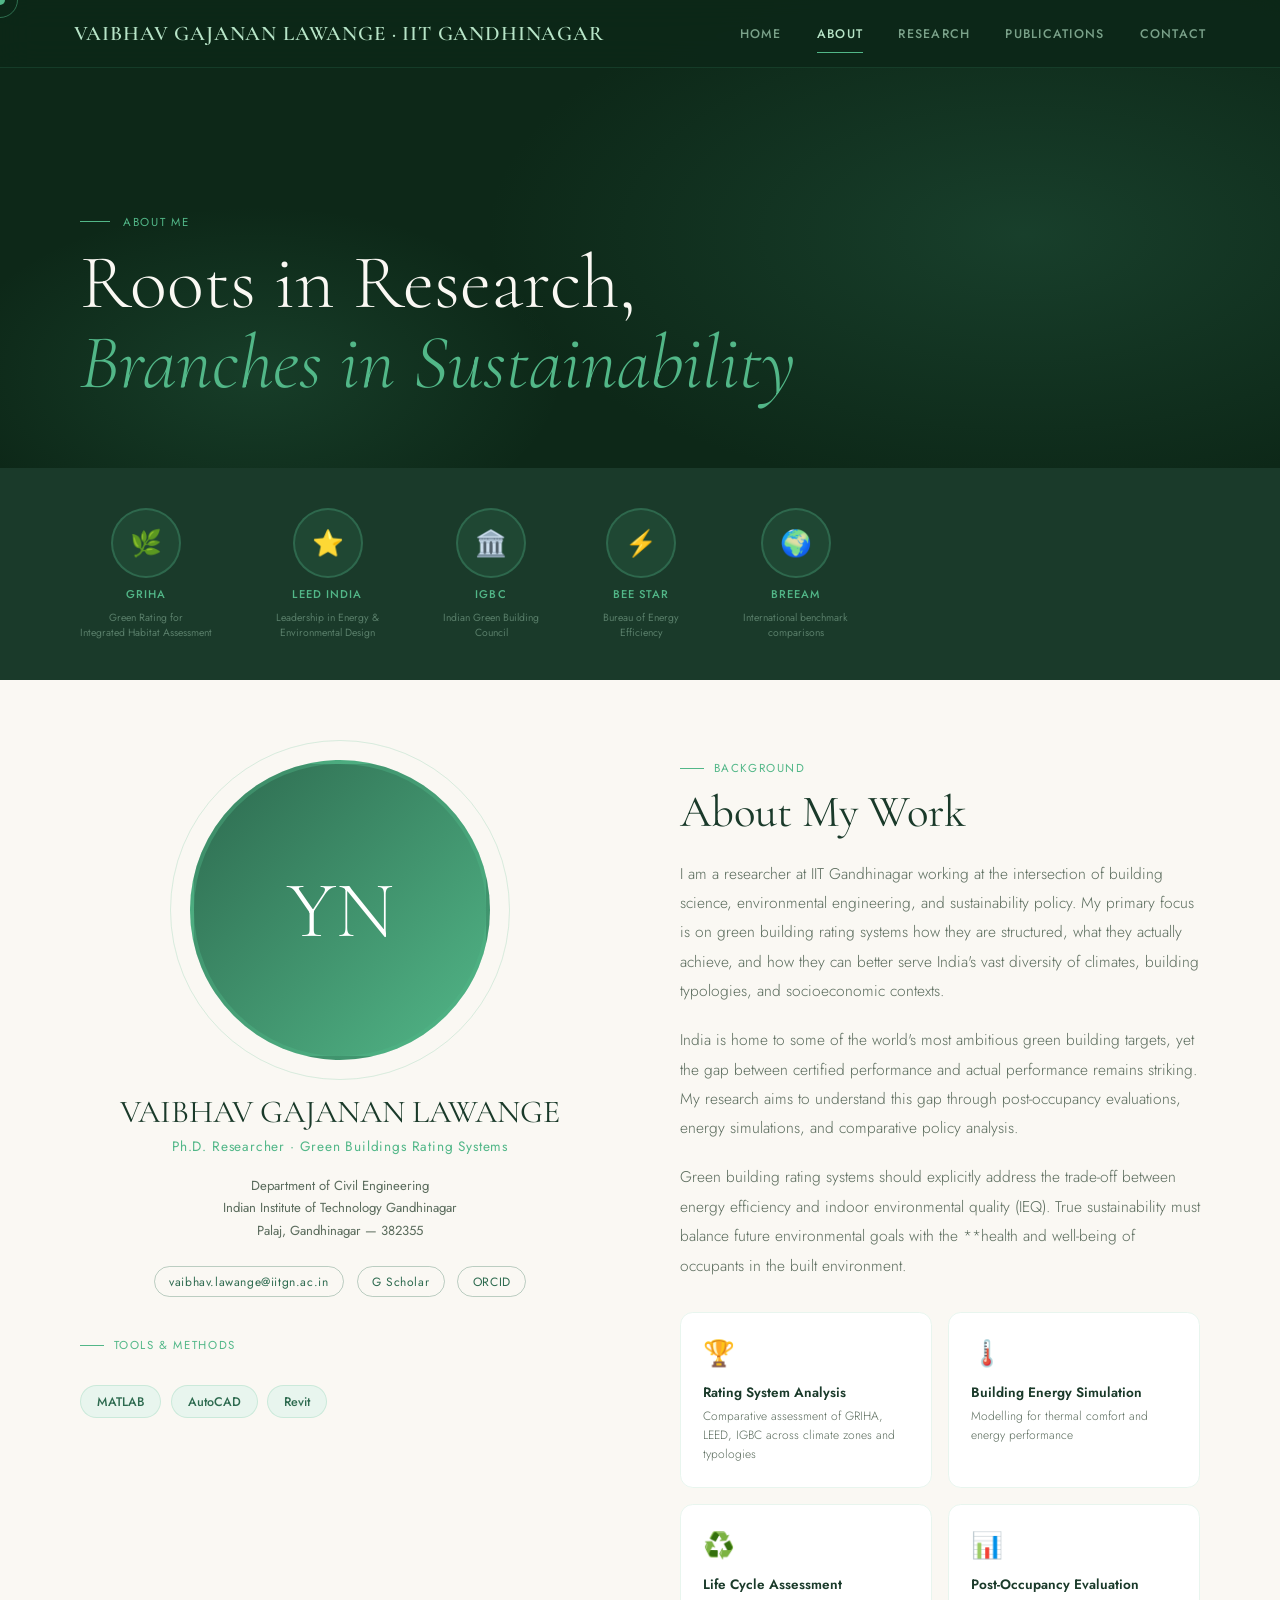
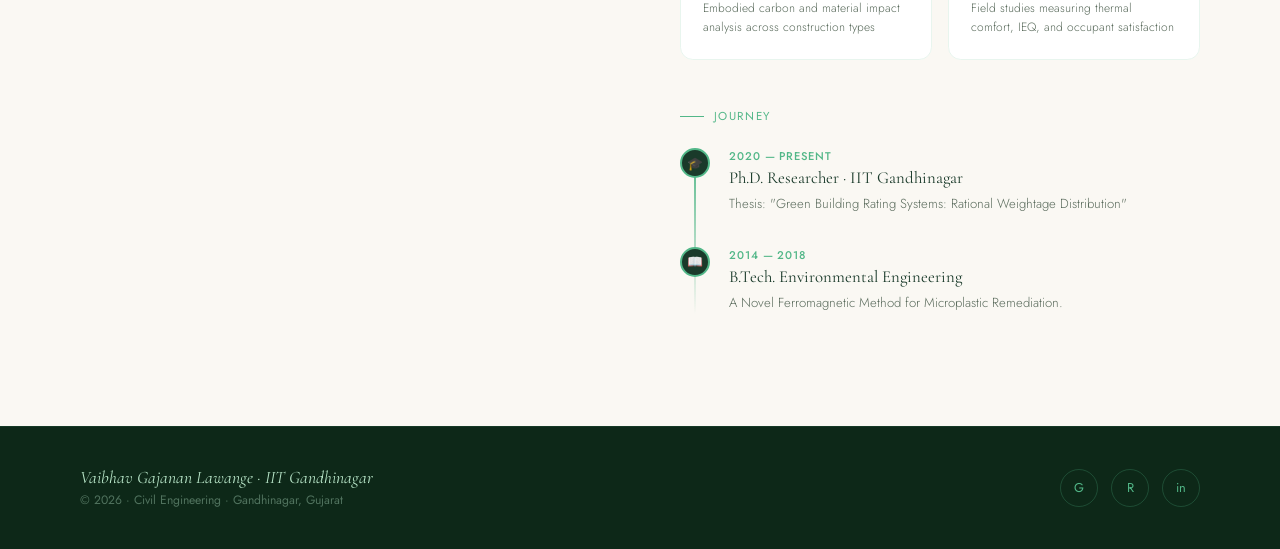
==== commit a12401cb: "Update about.html" ====
--- a/about.html
+++ b/about.html
@@ -300,7 +300,7 @@
             <p>
               I am a researcher at IIT Gandhinagar working at the intersection of building science, 
               environmental engineering, and sustainability policy. My primary focus is on green building 
-              rating systems — how they are structured, what they actually achieve, and how they can 
+              rating systems  how they are structured, what they actually achieve, and how they can 
               better serve India's vast diversity of climates, building typologies, and socioeconomic contexts.
             </p>
             <p>
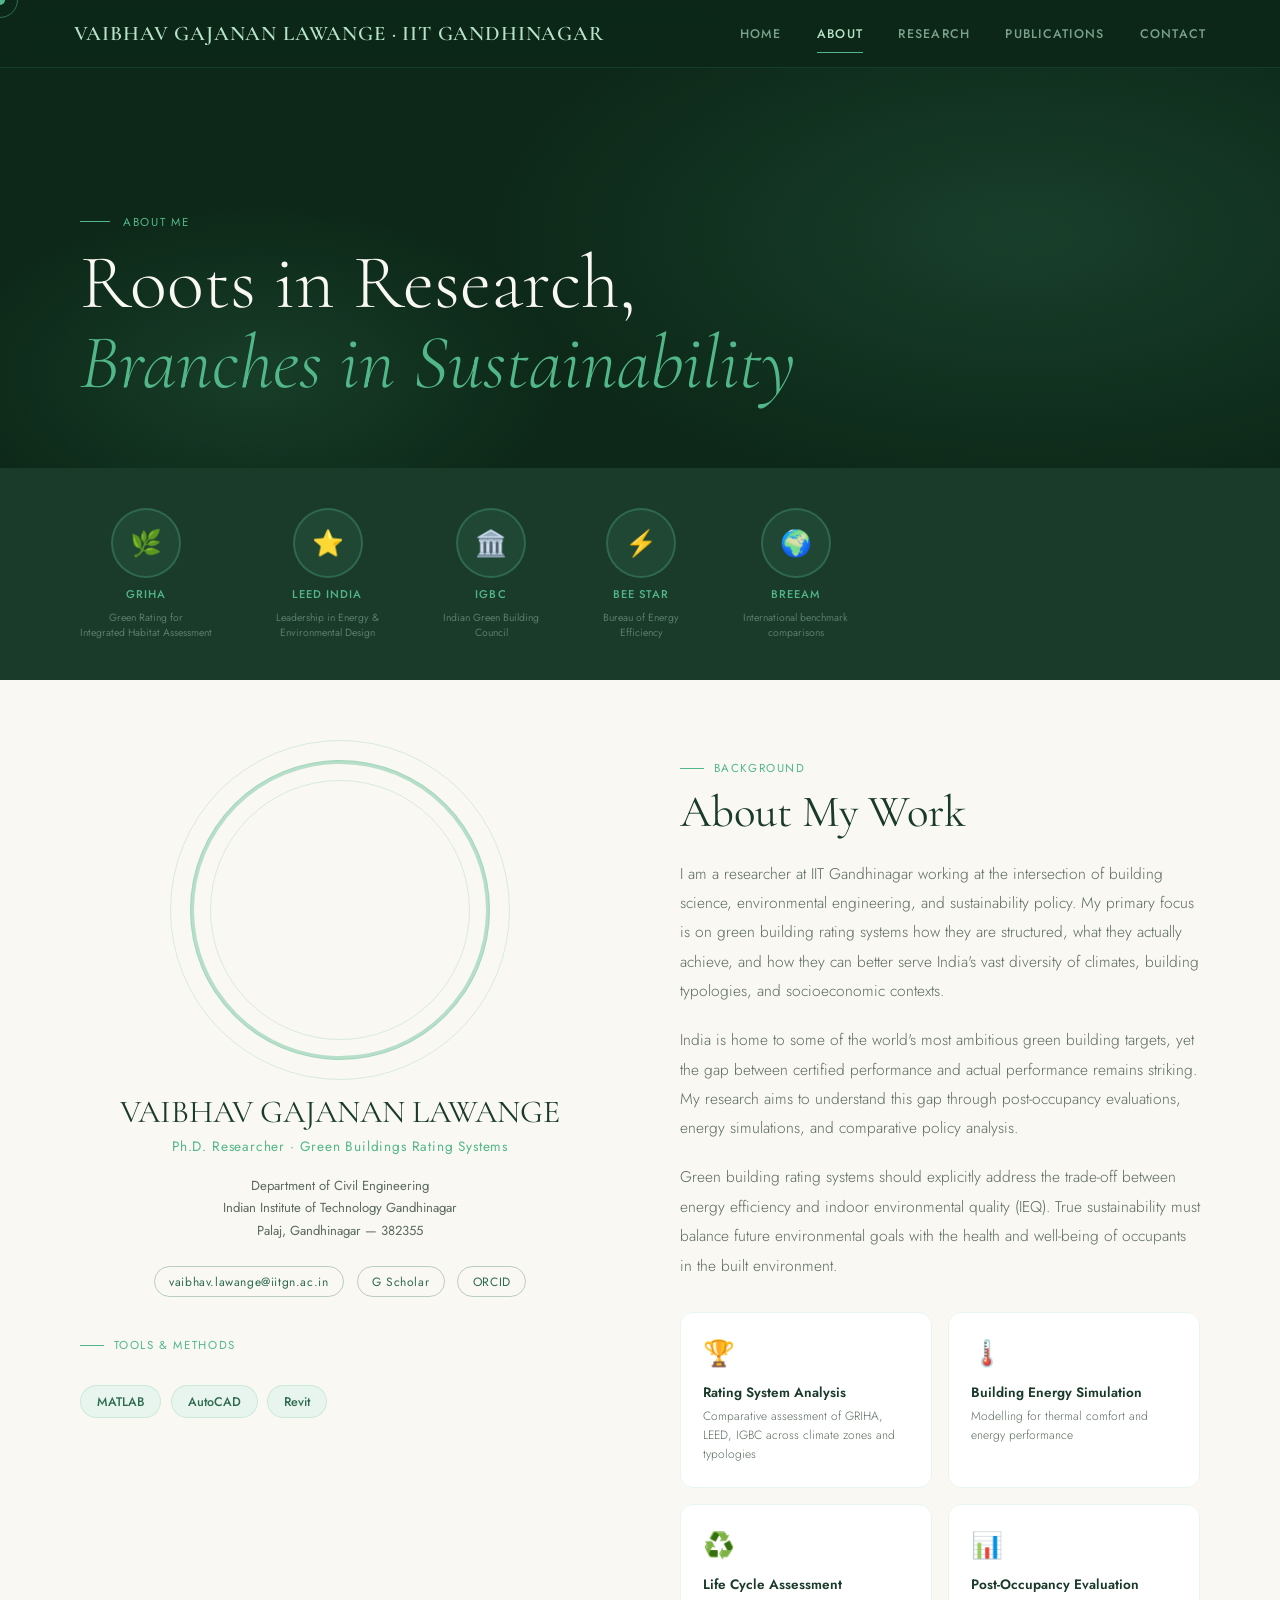
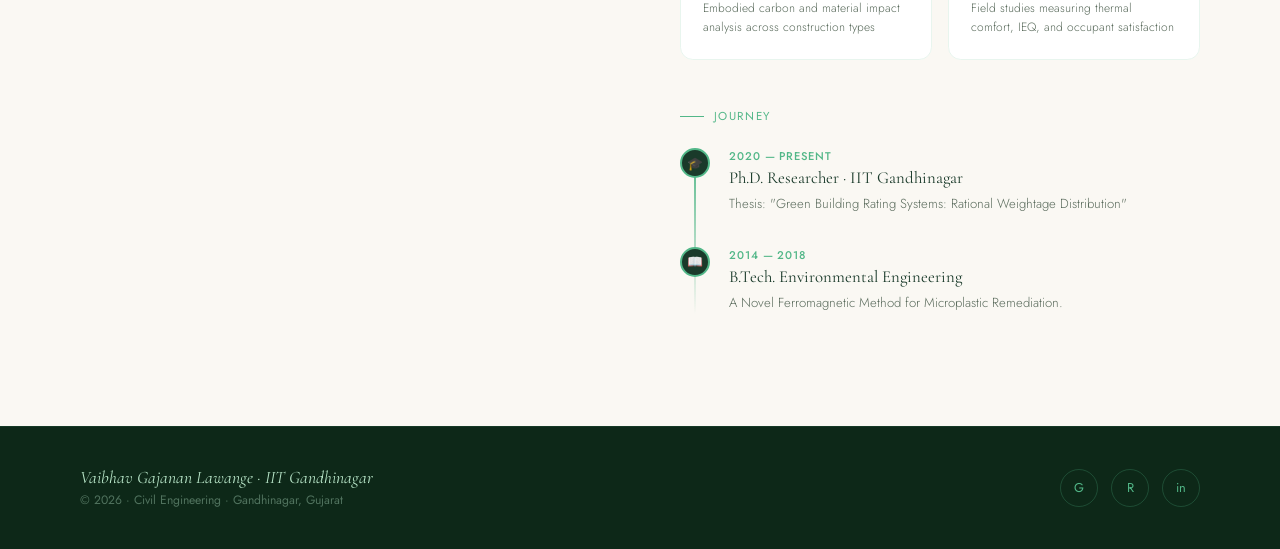
==== commit 7243c14c: "Update about.html" ====
--- a/about.html
+++ b/about.html
@@ -263,7 +263,7 @@
             <div class="ring"></div>
             <div class="ring"></div>
           </div>
-          <div class="profile-photo">YN</div>
+          <div class="profile-photo" style="background-image: url('assets/photo.jpg'); background-size: cover; background-position: center; background-repeat: no-repeat;"></div>
         </div>
         <div class="profile-info">
           <h2>VAIBHAV GAJANAN LAWANGE</h2>
@@ -312,7 +312,7 @@
             <p>
               Green building rating systems should explicitly address the trade-off between energy efficiency 
               and indoor environmental quality (IEQ). True sustainability must balance future environmental 
-              goals with the **health and well-being of occupants in the built environment.
+              goals with the health and well-being of occupants in the built environment.
             </p>
           </div>
         </div>
